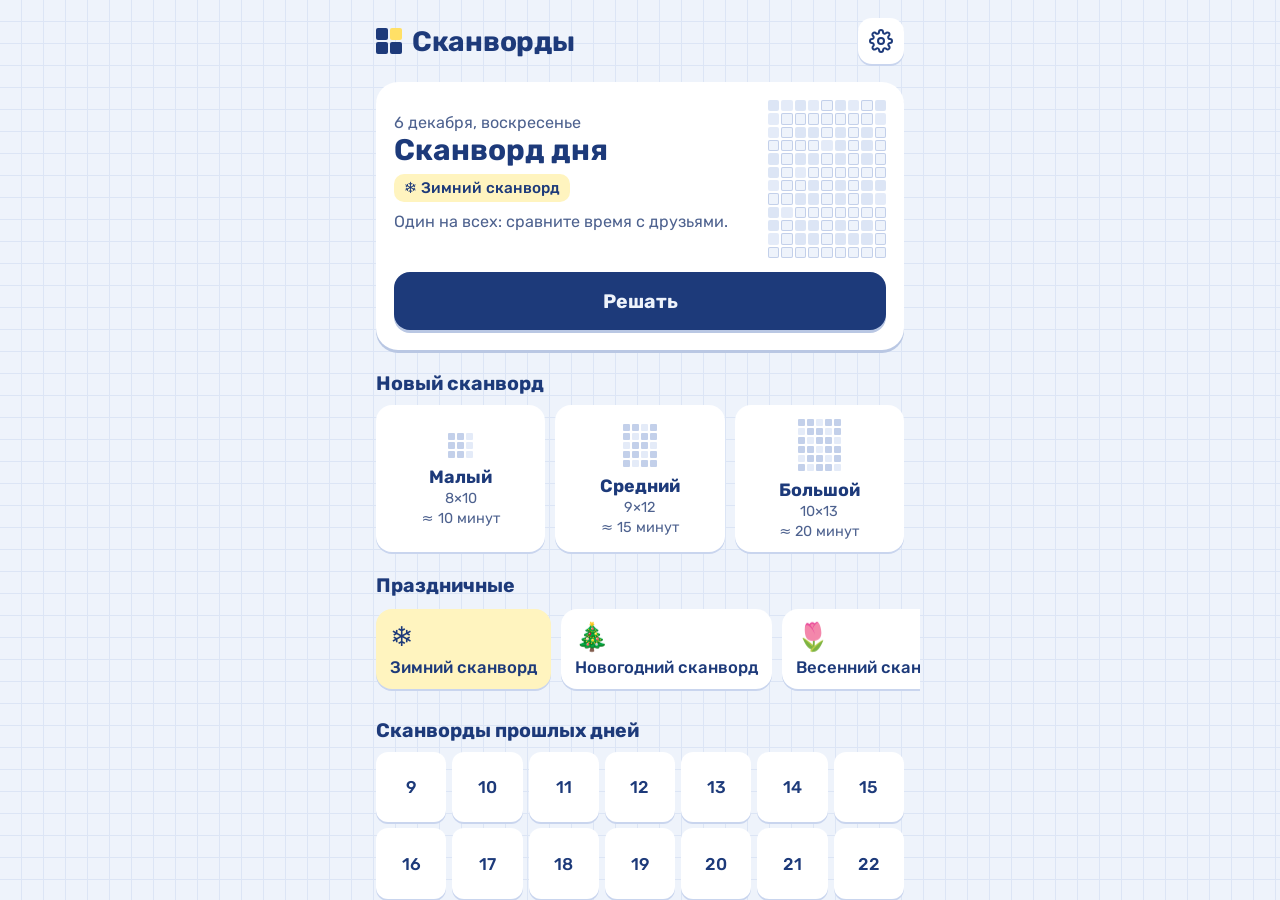
==== index.html @ a3970fbc "Сканворды: первая версия Co-Authored-By: Claude Opus 5.5 <noreply@anthropic.com> Claude-Session: htt" ====
<!doctype html>
<html lang="ru">
<head>
<meta charset="utf-8">
<meta name="viewport" content="width=device-width,initial-scale=1,viewport-fit=cover,user-scalable=no">
<title>Сканворды каждый день</title>
<meta name="description" content="Новый сканворд каждый день и сколько угодно сканвордов без интернета. Крупный шрифт, большая клавиатура, подсказки.">
<meta name="theme-color" content="#EEF3FB">
<meta property="og:title" content="Сканворд дня — попробуйте решить!">
<meta property="og:description" content="Новый сканворд каждый день. Сможете быстрее меня?">
<meta property="og:image" content="https://ravettikeney-sudo.github.io/skanvordy/og-image.png">
<link rel="manifest" href="manifest.json">
<link rel="icon" href="icon-192.png">
<link rel="apple-touch-icon" href="icon-192.png">
<link rel="preload" href="fonts/rubik-cyrillic-500-normal.woff2" as="font" type="font/woff2" crossorigin>
<link rel="stylesheet" href="style.css">
</head>
<body>

<!-- Главная -->
<section id="home" class="screen on">
  <div class="scroll notebook">
    <div class="wrap">
      <div class="top">
        <div class="brand"><i><b></b><b></b><b></b><b></b></i>Сканворды</div>
        <button class="iconbtn" id="openSettings" aria-label="Настройки">
          <svg viewBox="0 0 24 24" fill="none" stroke="currentColor" stroke-width="2" stroke-linecap="round"><circle cx="12" cy="12" r="3"/><path d="M19.4 15a1.7 1.7 0 0 0 .3 1.8l.1.1a2 2 0 1 1-2.8 2.8l-.1-.1a1.7 1.7 0 0 0-1.8-.3 1.7 1.7 0 0 0-1 1.5V21a2 2 0 1 1-4 0v-.1a1.7 1.7 0 0 0-1.1-1.5 1.7 1.7 0 0 0-1.8.3l-.1.1a2 2 0 1 1-2.8-2.8l.1-.1a1.7 1.7 0 0 0 .3-1.8 1.7 1.7 0 0 0-1.5-1H3a2 2 0 1 1 0-4h.1a1.7 1.7 0 0 0 1.5-1.1 1.7 1.7 0 0 0-.3-1.8l-.1-.1a2 2 0 1 1 2.8-2.8l.1.1a1.7 1.7 0 0 0 1.8.3H9a1.7 1.7 0 0 0 1-1.5V3a2 2 0 1 1 4 0v.1a1.7 1.7 0 0 0 1 1.5 1.7 1.7 0 0 0 1.8-.3l.1-.1a2 2 0 1 1 2.8 2.8l-.1.1a1.7 1.7 0 0 0-.3 1.8V9a1.7 1.7 0 0 0 1.5 1H21a2 2 0 1 1 0 4h-.1a1.7 1.7 0 0 0-1.5 1z"/></svg>
        </button>
      </div>

      <div class="today" id="today"></div>

      <div class="sec">Новый сканворд</div>
      <div class="sizes" id="sizes"></div>

      <div class="sec">Праздничные</div>
      <div class="themes" id="themes"></div>

      <div id="contWrap">
        <div class="sec">Продолжить</div>
        <div class="list" id="cont"></div>
      </div>

      <div class="sec">Сканворды прошлых дней</div>
      <div class="days" id="days"></div>

      <div class="sec">Ваши успехи</div>
      <div class="stats" id="stats"></div>
    </div>
  </div>
</section>

<!-- Игра -->
<section id="game" class="screen">
  <div class="gbar">
    <button class="iconbtn" id="back" aria-label="Назад">
      <svg viewBox="0 0 24 24" fill="none" stroke="currentColor" stroke-width="2.4" stroke-linecap="round" stroke-linejoin="round"><path d="M15 5l-7 7 7 7"/></svg>
    </button>
    <div class="title"><b id="gTitle"></b><small id="gTime">0:00</small></div>
    <button class="iconbtn" id="zoom" aria-label="Крупнее">
      <svg viewBox="0 0 24 24" fill="none" stroke="currentColor" stroke-width="2.2" stroke-linecap="round"><circle cx="11" cy="11" r="7"/><path d="M20 20l-4-4M11 8v6M8 11h6" id="zoomPlus"/></svg>
    </button>
    <button class="hintbtn" id="hintBtn" aria-label="Подсказки">
      <svg viewBox="0 0 24 24" fill="none" stroke="currentColor" stroke-width="2.2" stroke-linecap="round" stroke-linejoin="round"><path d="M9 18h6M10 21h4M12 3a6 6 0 0 0-3.5 10.9c.6.5 1 1.2 1 2.1h5c0-.9.4-1.6 1-2.1A6 6 0 0 0 12 3z"/></svg>
      <span id="hintCount">0</span>
    </button>
  </div>
  <div class="board" id="board"><div class="gridbox" id="gridbox"><div class="grid" id="grid"></div><svg class="arrows" id="arrows"></svg></div></div>
  <div class="cluebar">
    <button class="nav" id="prevW" aria-label="Предыдущее слово"><svg viewBox="0 0 24 24" fill="none" stroke="currentColor" stroke-width="2.4" stroke-linecap="round" stroke-linejoin="round"><path d="M15 5l-7 7 7 7"/></svg></button>
    <div class="cluetext" id="clueText"><b></b><small></small></div>
    <button class="nav" id="nextW" aria-label="Следующее слово"><svg viewBox="0 0 24 24" fill="none" stroke="currentColor" stroke-width="2.4" stroke-linecap="round" stroke-linejoin="round"><path d="M9 5l7 7-7 7"/></svg></button>
  </div>
  <div class="kbd" id="kbd"></div>
</section>

<div class="sheetbg" id="sheetbg"><div class="sheet" id="sheet"></div></div>
<div class="toast" id="toast"></div>
<div class="loader" id="loader"><div><div class="g"><span></span><span style="animation-delay:.15s"></span><span style="animation-delay:.3s"></span><span style="animation-delay:.45s"></span></div><b id="loaderText">Составляю сканворд…</b></div></div>
<canvas class="confetti" id="confetti" hidden></canvas>

<script src="words.js"></script>
<script src="engine.js"></script>
<script src="app.js"></script>
</body>
</html>
---- style.css ----
@font-face{font-family:Rubik;font-weight:400;font-display:swap;src:url(fonts/rubik-cyrillic-400-normal.woff2) format("woff2");unicode-range:U+0301,U+0400-045F,U+0490-0491,U+04B0-04B1,U+2116}
@font-face{font-family:Rubik;font-weight:400;font-display:swap;src:url(fonts/rubik-latin-400-normal.woff2) format("woff2");unicode-range:U+0000-00FF,U+2000-206F,U+20AC,U+2122,U+2190-2199}
@font-face{font-family:Rubik;font-weight:500;font-display:swap;src:url(fonts/rubik-cyrillic-500-normal.woff2) format("woff2");unicode-range:U+0301,U+0400-045F,U+0490-0491,U+04B0-04B1,U+2116}
@font-face{font-family:Rubik;font-weight:500;font-display:swap;src:url(fonts/rubik-latin-500-normal.woff2) format("woff2");unicode-range:U+0000-00FF,U+2000-206F,U+20AC,U+2122,U+2190-2199}
@font-face{font-family:Rubik;font-weight:700;font-display:swap;src:url(fonts/rubik-cyrillic-700-normal.woff2) format("woff2");unicode-range:U+0301,U+0400-045F,U+0490-0491,U+04B0-04B1,U+2116}
@font-face{font-family:Rubik;font-weight:700;font-display:swap;src:url(fonts/rubik-latin-700-normal.woff2) format("woff2");unicode-range:U+0000-00FF,U+2000-206F,U+20AC,U+2122,U+2190-2199}
@font-face{font-family:"Roboto Condensed";font-weight:500;font-display:swap;src:url(fonts/roboto-condensed-cyrillic-500-normal.woff2) format("woff2");unicode-range:U+0301,U+0400-045F,U+0490-0491,U+04B0-04B1,U+2116}
@font-face{font-family:"Roboto Condensed";font-weight:500;font-display:swap;src:url(fonts/roboto-condensed-latin-500-normal.woff2) format("woff2");unicode-range:U+0000-00FF,U+2000-206F,U+20AC,U+2122}

/* Тетрадь в клетку и синие чернила: бумага, линии, маркер для активного слова */
:root{
  --paper:#EEF3FB; --sheet:#FFFFFF; --ink:#1D3A7A; --ink2:#4E628F; --line:#C3D0EA; --line2:#DCE5F5;
  --clue:#E4EBF8; --clueText:#2B4378; --marker:#FFE066; --markerSoft:#FFF4BF; --ok:#1F8A5B; --okSoft:#DDF3E8;
  --err:#D2463F; --key:#FFFFFF; --keyText:#1D3A7A; --keyShadow:#B9C7E3; --chip:#DFE7F6; --shadow:0 2px 0 #C9D5EE;
  --fs:1; color-scheme:light;
}
:root[data-theme="dark"]{
  --paper:#0E1730; --sheet:#16224A; --ink:#E7EDFB; --ink2:#9FB0D6; --line:#2F3F6E; --line2:#24345E;
  --clue:#1F2E5C; --clueText:#C9D6F5; --marker:#C79A00; --markerSoft:#4A3E12; --ok:#4CC38A; --okSoft:#163F33;
  --err:#FF7A70; --key:#22305E; --keyText:#E7EDFB; --keyShadow:#0A1124; --chip:#22305E; --shadow:0 2px 0 #0A1124;
  color-scheme:dark;
}
@media (prefers-color-scheme:dark){:root:not([data-theme="light"]):not([data-theme="dark"]){
  --paper:#0E1730; --sheet:#16224A; --ink:#E7EDFB; --ink2:#9FB0D6; --line:#2F3F6E; --line2:#24345E;
  --clue:#1F2E5C; --clueText:#C9D6F5; --marker:#C79A00; --markerSoft:#4A3E12; --ok:#4CC38A; --okSoft:#163F33;
  --err:#FF7A70; --key:#22305E; --keyText:#E7EDFB; --keyShadow:#0A1124; --chip:#22305E; --shadow:0 2px 0 #0A1124; color-scheme:dark;}}

*{box-sizing:border-box;-webkit-tap-highlight-color:transparent}
html,body{margin:0;height:100%;background:var(--paper);color:var(--ink);font-family:Rubik,system-ui,sans-serif;font-size:calc(17px * var(--fs))}
body{overscroll-behavior:none}
button{font:inherit;color:inherit;border:0;background:none;cursor:pointer;touch-action:manipulation}
button:focus-visible,.cell:focus-visible{outline:3px solid var(--marker);outline-offset:2px}
.screen{position:fixed;inset:0;display:none;flex-direction:column;overflow:hidden}
.screen.on{display:flex}
.scroll{flex:1;overflow-y:auto;-webkit-overflow-scrolling:touch}
.wrap{max-width:560px;margin:0 auto;padding:0 16px}
.notebook{background-color:var(--paper);background-image:linear-gradient(var(--line2) 1px,transparent 1px),linear-gradient(90deg,var(--line2) 1px,transparent 1px);background-size:22px 22px;background-position:-1px -1px}

/* ---------- Главная ---------- */
.top{display:flex;align-items:center;justify-content:space-between;padding:18px 0 6px}
.brand{font-weight:700;font-size:1.65rem;letter-spacing:-.01em;display:flex;align-items:center;gap:10px}
.brand i{display:inline-grid;grid-template-columns:repeat(2,12px);gap:2px}
.brand i b{width:12px;height:12px;border-radius:2px;background:var(--ink)}
.brand i b:nth-child(2){background:var(--marker)}
.iconbtn{width:46px;height:46px;border-radius:14px;display:grid;place-items:center;background:var(--sheet);box-shadow:var(--shadow)}
.iconbtn svg{width:24px;height:24px}

.today{margin:12px 0 18px;background:var(--sheet);border-radius:22px;box-shadow:0 3px 0 var(--keyShadow);padding:18px 18px 20px;display:grid;grid-template-columns:1fr auto;gap:14px;align-items:center}
.today .when{font-size:.95rem;color:var(--ink2)}
.today h1{margin:2px 0 8px;font-size:1.75rem;line-height:1.1}
.today .badge{display:inline-flex;align-items:center;gap:6px;background:var(--markerSoft);border-radius:10px;padding:5px 10px;font-weight:500;font-size:.9rem;margin-bottom:10px}
.today .meta{font-size:.95rem;color:var(--ink2);margin-bottom:14px}
.mini{display:grid;gap:2px;width:118px}
.mini span{aspect-ratio:1;border-radius:2px;background:var(--line2)}
.mini span.c{background:var(--clue)}
.mini span.l{background:var(--paper);box-shadow:inset 0 0 0 1px var(--line)}
.mini span.f{background:var(--ink)}
.today .go{grid-column:1/-1}

.big{width:100%;min-height:58px;border-radius:16px;background:var(--ink);color:var(--paper);font-weight:700;font-size:1.15rem;box-shadow:0 3px 0 var(--keyShadow)}
:root[data-theme="dark"] .big{color:#0E1730}
.big:active{transform:translateY(2px);box-shadow:0 1px 0 var(--keyShadow)}
.big.alt{background:var(--sheet);color:var(--ink)}

.sec{margin:22px 0 10px;font-size:1.15rem;font-weight:700}
.sizes{display:grid;grid-template-columns:repeat(3,1fr);gap:10px}
.size{background:var(--sheet);border-radius:16px;padding:14px 8px 12px;box-shadow:var(--shadow);text-align:center}
.size b{display:block;font-size:1.05rem}
.size small{color:var(--ink2);font-size:.85rem}
.size .g{margin:0 auto 8px;display:grid;gap:2px;width:fit-content}
.size .g span{width:7px;height:7px;border-radius:1px;background:var(--line)}
.size .g span:nth-child(3n){background:var(--clue)}

.themes{display:flex;gap:10px;overflow-x:auto;padding:2px 2px 8px;margin:0 -16px;padding-left:16px;scrollbar-width:none}
.themes::-webkit-scrollbar{display:none}
.theme{flex:0 0 auto;background:var(--sheet);border-radius:16px;padding:12px 14px;box-shadow:var(--shadow);text-align:left;min-width:150px}
.theme .e{font-size:1.6rem}
.theme b{display:block;font-weight:500;font-size:.98rem;margin-top:4px}
.theme.now{background:var(--markerSoft)}

.list{display:flex;flex-direction:column;gap:8px}
.row{display:flex;align-items:center;gap:12px;background:var(--sheet);border-radius:14px;padding:12px 14px;box-shadow:var(--shadow);text-align:left;width:100%}
.row .t{flex:1}
.row .t b{display:block;font-weight:500}
.row .t small{color:var(--ink2)}
.bar{height:6px;border-radius:3px;background:var(--line2);overflow:hidden;margin-top:6px}
.bar i{display:block;height:100%;background:var(--ink)}
.stats{display:grid;grid-template-columns:repeat(3,1fr);gap:10px;margin-bottom:30px}
.stat{background:var(--sheet);border-radius:14px;padding:12px;text-align:center;box-shadow:var(--shadow)}
.stat b{display:block;font-size:1.5rem}
.stat small{color:var(--ink2);font-size:.82rem}

.days{display:grid;grid-template-columns:repeat(7,minmax(0,1fr));gap:6px;margin-bottom:6px}
.day{aspect-ratio:1;min-width:0;width:100%;padding:0;border-radius:12px;background:var(--sheet);box-shadow:var(--shadow);display:grid;place-items:center;font-weight:500;position:relative}
.day.done{background:var(--ink);color:var(--paper)}
.day.part::after{content:"";position:absolute;bottom:6px;width:6px;height:6px;border-radius:50%;background:var(--marker)}
.day.cur{outline:3px solid var(--marker)}

/* ---------- Игра ---------- */
#game{background:var(--paper)}
.gbar{display:flex;align-items:center;gap:8px;padding:8px 10px;background:var(--paper)}
.gbar .title{flex:1;min-width:0}
.gbar .title b{display:block;font-size:1rem;white-space:nowrap;overflow:hidden;text-overflow:ellipsis}
.gbar .title small{color:var(--ink2);font-size:.85rem;font-variant-numeric:tabular-nums}
.hintbtn{height:46px;border-radius:14px;padding:0 12px;display:flex;align-items:center;gap:6px;background:var(--sheet);box-shadow:var(--shadow);font-weight:700}
.hintbtn svg{width:22px;height:22px}

.board{flex:1;overflow:auto;-webkit-overflow-scrolling:touch;display:flex;padding:4px 6px 8px;touch-action:pan-x pan-y}
.gridbox{position:relative;margin:auto}
.grid{display:grid;background:var(--line);gap:1px;border:2px solid var(--ink);border-radius:6px;overflow:hidden}
.cell{position:relative;width:var(--cs);height:var(--cs);display:grid;place-items:center;user-select:none}
.cell.L{background:var(--sheet);font-weight:500;font-size:calc(var(--cs) * .56);color:var(--ink)}
.cell.L.w{background:var(--markerSoft)}
.cell.L.cur{background:var(--marker)}
.cell.L.ok{color:var(--ok)}
.cell.L.done{font-weight:700}
.cell.L.rev{color:var(--ink2)}
.cell.L.bad{color:var(--err)}
.cell.L.bad::after{content:"";position:absolute;left:18%;right:18%;bottom:14%;height:2px;background:var(--err);border-radius:1px}
.cell.C{background:var(--clue);color:var(--clueText);font-family:"Roboto Condensed",Rubik,sans-serif;font-weight:500;display:flex;flex-direction:column;padding:0}
.cell.C .q{flex:1;width:100%;display:flex;align-items:center;justify-content:center;text-align:center;line-height:1.05;padding:1px 2px;overflow:hidden;font-size:calc(var(--cs) * .2);hyphens:auto;-webkit-hyphens:auto;word-break:break-word}
.cell.C .q + .q{border-top:1px solid var(--line)}
.cell.C .q.act{background:var(--marker);color:#1D2A4A}
.cell.C .q.solved{opacity:.45}
.cell.E{background:var(--paper);background-image:repeating-linear-gradient(45deg,transparent 0 5px,var(--line2) 5px 6px)}
.arrows{position:absolute;inset:0;pointer-events:none}
.arrows path{fill:none;stroke:var(--ink2);stroke-width:1.4;stroke-linecap:round;stroke-linejoin:round}
.arrows path.h{fill:var(--ink2);stroke:none}

.cluebar{display:flex;align-items:stretch;gap:6px;padding:6px 8px;background:var(--paper)}
.cluebar button.nav{width:44px;border-radius:12px;background:var(--sheet);box-shadow:var(--shadow);display:grid;place-items:center}
.cluebar button.nav svg{width:22px;height:22px}
.cluetext{flex:1;min-height:58px;border-radius:14px;background:var(--marker);color:#1D2A4A;padding:8px 12px;display:flex;flex-direction:column;justify-content:center}
.cluetext b{font-size:1.15rem;line-height:1.2;font-weight:500}
.cluetext small{font-size:.82rem;opacity:.75;margin-top:2px}
.cluetext.done{background:var(--okSoft);color:var(--ink)}

.kbd{padding:6px 4px calc(8px + env(safe-area-inset-bottom));background:var(--paper);display:flex;flex-direction:column;gap:6px;user-select:none}
.kbd .r{display:flex;gap:4px;justify-content:center}
.kbd button{flex:1;max-width:46px;height:calc(50px * var(--fs));border-radius:10px;background:var(--key);color:var(--keyText);font-weight:500;font-size:calc(21px * var(--fs));box-shadow:0 2px 0 var(--keyShadow)}
.kbd button:active,.kbd button.p{background:var(--marker);color:#1D2A4A;transform:translateY(1px);box-shadow:0 1px 0 var(--keyShadow)}
.kbd button.del{max-width:64px;flex:1.5}
.kbd button.del svg{width:24px;height:24px}

/* ---------- Окна ---------- */
.sheetbg{position:fixed;inset:0;background:rgba(10,18,40,.45);display:none;align-items:flex-end;justify-content:center;z-index:20}
.sheetbg.on{display:flex}
.sheet{width:100%;max-width:560px;background:var(--sheet);border-radius:24px 24px 0 0;padding:10px 18px calc(22px + env(safe-area-inset-bottom));max-height:92vh;overflow-y:auto;animation:up .22s ease-out}
@keyframes up{from{transform:translateY(40px);opacity:0}to{transform:none;opacity:1}}
@media (prefers-reduced-motion:reduce){.sheet{animation:none}}
.sheet .grab{width:44px;height:5px;border-radius:3px;background:var(--line);margin:0 auto 12px}
.sheet h2{margin:4px 0 4px;font-size:1.35rem}
.sheet p{color:var(--ink2);margin:4px 0 14px;line-height:1.4}
.opt{display:flex;align-items:center;gap:14px;width:100%;text-align:left;padding:14px;border-radius:16px;background:var(--paper);margin-bottom:10px}
.opt .ic{width:44px;height:44px;border-radius:12px;background:var(--sheet);display:grid;place-items:center;font-size:1.3rem;flex:0 0 auto}
.opt .t{flex:1}
.opt .t b{display:block;font-weight:500}
.opt .t small{color:var(--ink2)}
.opt .cost{font-weight:700;white-space:nowrap}
.opt[disabled]{opacity:.45}
.opt.gift{background:var(--markerSoft)}

.setrow{display:flex;align-items:center;justify-content:space-between;gap:12px;padding:14px 0;border-bottom:1px solid var(--line2)}
.setrow:last-child{border-bottom:0}
.setrow .t b{display:block;font-weight:500}
.setrow .t small{color:var(--ink2)}
.seg{display:flex;background:var(--paper);border-radius:12px;padding:3px;gap:3px;flex:0 0 auto}
.seg button{padding:9px 11px;border-radius:9px;font-size:.92rem;font-weight:500}
.seg button.on{background:var(--ink);color:var(--paper)}
.sw{width:56px;height:32px;border-radius:16px;background:var(--line);position:relative;flex:0 0 auto}
.sw::after{content:"";position:absolute;top:3px;left:3px;width:26px;height:26px;border-radius:50%;background:#fff;transition:transform .15s}
.sw.on{background:var(--ink)}
.sw.on::after{transform:translateX(24px)}
input[type=time]{font:inherit;color:var(--ink);background:var(--paper);border:0;border-radius:10px;padding:8px 10px}

/* ---------- Финал ---------- */
.win{text-align:center;padding-top:8px}
.win .medal{width:96px;height:96px;margin:4px auto 8px;border-radius:50%;background:var(--marker);display:grid;place-items:center;font-size:3rem;box-shadow:0 4px 0 #C9A400}
.win h2{font-size:1.6rem}
.win .nums{display:grid;grid-template-columns:repeat(3,1fr);gap:8px;margin:14px 0 18px}
.win .nums div{background:var(--paper);border-radius:14px;padding:10px 4px}
.win .nums b{display:block;font-size:1.35rem}
.win .nums small{color:var(--ink2);font-size:.82rem}
.win .big{margin-bottom:10px}
.confetti{position:fixed;inset:0;pointer-events:none;z-index:30}

.toast{position:fixed;left:50%;bottom:calc(230px + env(safe-area-inset-bottom));transform:translateX(-50%);background:var(--ink);color:var(--paper);padding:12px 18px;border-radius:14px;font-weight:500;z-index:40;opacity:0;transition:opacity .2s;pointer-events:none;max-width:90vw;text-align:center}
.toast.on{opacity:1}
.loader{position:fixed;inset:0;background:var(--paper);display:none;place-items:center;z-index:50;text-align:center}
.loader.on{display:grid}
.loader .g{display:grid;grid-template-columns:repeat(4,18px);gap:4px;margin:0 auto 16px;width:fit-content}
.loader .g span{width:18px;height:18px;border-radius:3px;background:var(--line);animation:fill 1.2s infinite}
@keyframes fill{0%,100%{background:var(--line)}50%{background:var(--ink)}}
@media (prefers-reduced-motion:reduce){.loader .g span{animation:none}}
.hidden{display:none!important}
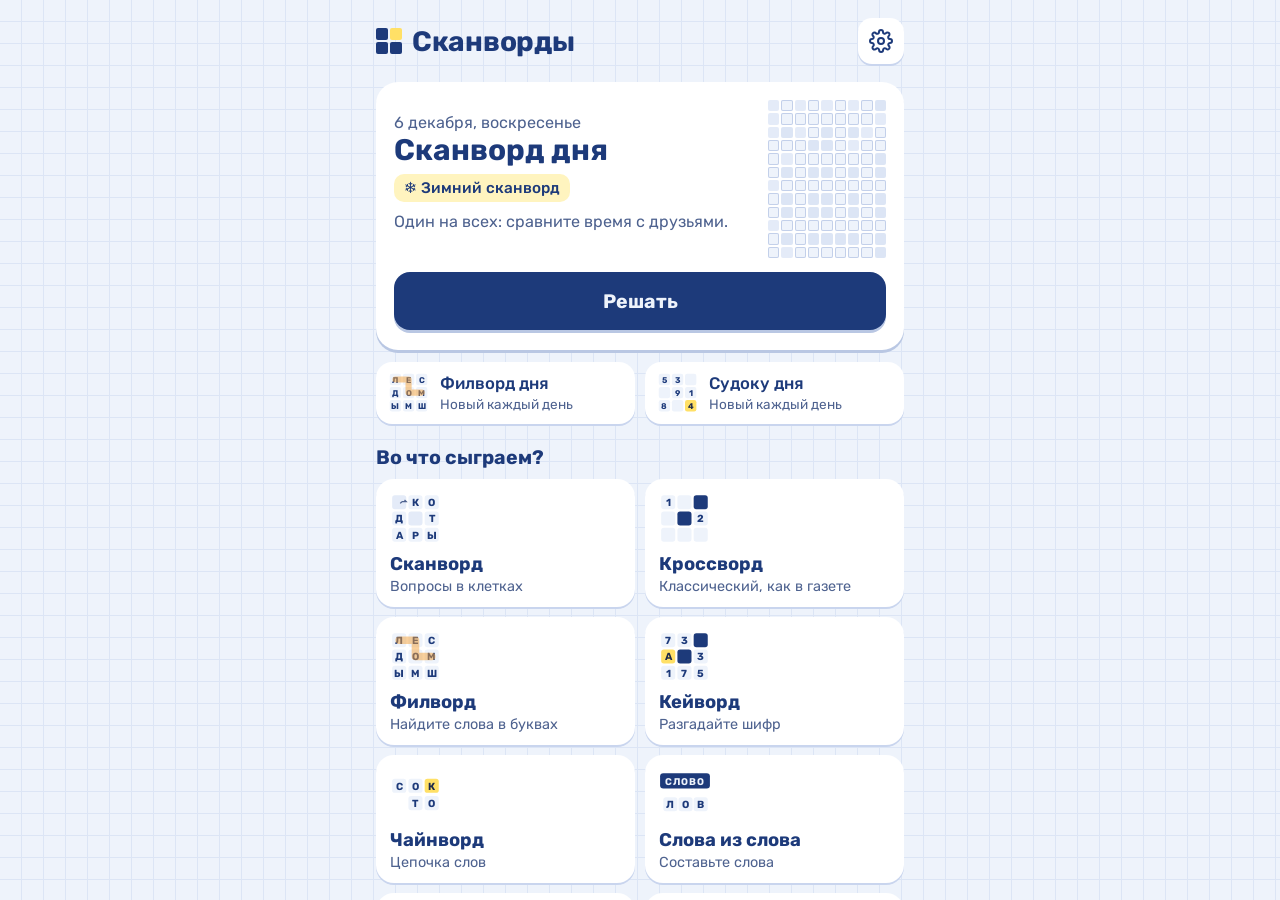
==== commit 5dfc53e7: "Новые головоломки: кроссворд, филворд, кейворд, чайнворд, слова из слова, японский, судоку; тематиче" ====
--- a/index.html
+++ b/index.html
@@ -3,8 +3,8 @@
 <head>
 <meta charset="utf-8">
 <meta name="viewport" content="width=device-width,initial-scale=1,viewport-fit=cover,user-scalable=no">
-<title>Сканворды каждый день</title>
-<meta name="description" content="Новый сканворд каждый день и сколько угодно сканвордов без интернета. Крупный шрифт, большая клавиатура, подсказки.">
+<title>Сканворды и кроссворды</title>
+<meta name="description" content="Сканворды, кроссворды, филворды, кейворды, чайнворды, слова из слова, японские кроссворды и судоку. Новые каждый день, без интернета, крупный шрифт.">
 <meta name="theme-color" content="#EEF3FB">
 <meta property="og:title" content="Сканворд дня — попробуйте решить!">
 <meta property="og:description" content="Новый сканворд каждый день. Сможете быстрее меня?">
@@ -30,8 +30,13 @@
 
       <div class="today" id="today"></div>
 
-      <div class="sec">Новый сканворд</div>
-      <div class="sizes" id="sizes"></div>
+      <div class="dailies" id="dailies"></div>
+
+      <div class="sec">Во что сыграем?</div>
+      <div class="games" id="games"></div>
+
+      <div class="sec">По темам</div>
+      <div class="themes genres" id="genres"></div>
 
       <div class="sec">Праздничные</div>
       <div class="themes" id="themes"></div>
@@ -74,6 +79,22 @@
   <div class="kbd" id="kbd"></div>
 </section>
 
+<!-- Другие головоломки: филворд, чайнворд, слова из слова, японский, судоку -->
+<section id="pz" class="screen">
+  <div class="gbar">
+    <button class="iconbtn" id="pzBack" aria-label="Назад">
+      <svg viewBox="0 0 24 24" fill="none" stroke="currentColor" stroke-width="2.4" stroke-linecap="round" stroke-linejoin="round"><path d="M15 5l-7 7 7 7"/></svg>
+    </button>
+    <div class="title"><b id="pzTitle"></b><small id="pzTime">0:00</small></div>
+    <button class="hintbtn" id="pzHint" aria-label="Подсказки">
+      <svg viewBox="0 0 24 24" fill="none" stroke="currentColor" stroke-width="2.2" stroke-linecap="round" stroke-linejoin="round"><path d="M9 18h6M10 21h4M12 3a6 6 0 0 0-3.5 10.9c.6.5 1 1.2 1 2.1h5c0-.9.4-1.6 1-2.1A6 6 0 0 0 12 3z"/></svg>
+      <span id="pzHintCount">0</span>
+    </button>
+  </div>
+  <div class="pzbody" id="pzBody"></div>
+  <div class="pzfoot" id="pzFoot"></div>
+</section>
+
 <div class="sheetbg" id="sheetbg"><div class="sheet" id="sheet"></div></div>
 <div class="toast" id="toast"></div>
 <div class="loader" id="loader"><div><div class="g"><span></span><span style="animation-delay:.15s"></span><span style="animation-delay:.3s"></span><span style="animation-delay:.45s"></span></div><b id="loaderText">Составляю сканворд…</b></div></div>
@@ -81,6 +102,8 @@
 
 <script src="words.js"></script>
 <script src="engine.js"></script>
+<script src="nono-pics.js"></script>
+<script src="games.js"></script>
 <script src="app.js"></script>
 </body>
 </html>
--- a/style.css
+++ b/style.css
@@ -193,3 +193,165 @@
 @keyframes fill{0%,100%{background:var(--line)}50%{background:var(--ink)}}
 @media (prefers-reduced-motion:reduce){.loader .g span{animation:none}}
 .hidden{display:none!important}
+
+/* ---------- Главная: игра дня, плитки игр ---------- */
+.dailies{display:grid;grid-template-columns:repeat(2,minmax(0,1fr));gap:10px;margin:-6px 0 4px}
+.dcard{display:flex;align-items:center;gap:10px;background:var(--sheet);border-radius:16px;padding:10px 12px;box-shadow:var(--shadow);text-align:left;min-width:0}
+.dcard .ic{width:42px;height:42px;flex:0 0 auto}
+.dcard .t{min-width:0}
+.dcard b{display:block;font-weight:500;font-size:.98rem;line-height:1.2}
+.dcard small{color:var(--ink2);font-size:.8rem}
+.dcard.done{background:var(--okSoft)}
+.games{display:grid;grid-template-columns:repeat(2,minmax(0,1fr));gap:10px}
+.gtile{background:var(--sheet);border-radius:18px;padding:14px 14px 12px;box-shadow:var(--shadow);text-align:left;display:flex;flex-direction:column;gap:2px;min-width:0}
+.gtile .ic{width:52px;height:52px;margin-bottom:6px}
+.gtile b{font-size:1.08rem;line-height:1.2}
+.gtile small{color:var(--ink2);font-size:.85rem;line-height:1.25}
+.ic svg,.gi svg,.gic svg{width:100%;height:100%;display:block}
+.ic svg text,.gi svg text,.gic svg text{font-family:Rubik,sans-serif}
+.genres .theme{min-width:0}
+
+/* окно выбора игры */
+.gsh .gi{width:64px;height:64px;margin:2px 0 6px}
+.sheet h3.sub{font-size:1rem;margin:16px 0 8px;color:var(--ink2);font-weight:500}
+.zsel{display:grid;grid-template-columns:repeat(auto-fit,minmax(0,1fr));gap:8px;margin:6px 0 4px}
+.zsel button{background:var(--paper);border-radius:14px;padding:12px 6px;text-align:center;border:2px solid transparent}
+.zsel button b{display:block;font-weight:500}
+.zsel button small{color:var(--ink2);font-size:.85rem}
+.zsel button.on{border-color:var(--ink);background:var(--markerSoft)}
+.chips{display:flex;flex-wrap:wrap;gap:8px;margin-bottom:18px}
+.chips button{background:var(--paper);border-radius:20px;padding:9px 13px;font-size:.95rem;border:2px solid transparent}
+.chips button.on{border-color:var(--ink);background:var(--markerSoft);font-weight:500}
+.gsh .big{margin-top:6px}
+.opt .ic.gic{padding:4px}
+
+/* ---------- Кроссворд и кейворд ---------- */
+.cell.X{background:var(--blk)}
+.cell.L .v{line-height:1}
+.cell.L .n{position:absolute;left:2px;top:1px;font-style:normal;font-size:calc(var(--cs) * .27);font-weight:500;color:var(--ink2);line-height:1}
+#game[data-mode="key"] .cell.L .n{left:auto;right:2px;top:auto;bottom:1px;font-size:calc(var(--cs) * .3);color:var(--ink2)}
+#game[data-mode="key"] .cell.L .v{transform:translate(-8%,-6%)}
+:root{--blk:#2A3F6E}
+:root[data-theme="dark"]{--blk:#070C1C}
+@media (prefers-color-scheme:dark){:root:not([data-theme="light"]):not([data-theme="dark"]){--blk:#070C1C}}
+.cls{display:flex;flex-direction:column;gap:6px}
+.cl{display:flex;align-items:baseline;gap:8px;text-align:left;padding:10px 12px;border-radius:12px;background:var(--paper);width:100%}
+.cl b{min-width:26px;font-weight:700}
+.cl span{flex:1}
+.cl small{color:var(--ink2)}
+.cl em{font-style:normal;font-weight:700;color:var(--ok)}
+.cl.ok{opacity:.65}
+.cl.act{background:var(--markerSoft)}
+.keytab{display:grid;grid-template-columns:repeat(auto-fill,minmax(48px,1fr));gap:6px}
+.kc{background:var(--paper);border-radius:10px;padding:5px 0;text-align:center}
+.kc small{display:block;color:var(--ink2);font-size:.75rem}
+.kc b{font-size:1.25rem}
+.kc.empty b{color:var(--line)}
+.kc.given{background:var(--okSoft)}
+.abc{display:flex;flex-wrap:wrap;gap:4px}
+.abc span{width:30px;height:32px;display:grid;place-items:center;border-radius:8px;background:var(--paper);font-weight:500}
+.abc span.u{opacity:.25;text-decoration:line-through}
+
+/* ---------- Экран головоломок ---------- */
+#pz{background:var(--paper)}
+.pzbody{flex:1;overflow:auto;display:flex;padding:4px 8px 8px;min-height:0}
+.pzbody > *{margin:auto}
+.pzfoot{background:var(--paper)}
+
+/* филворд */
+.fwwrap{position:relative}
+.fw{display:grid;gap:2px;background:var(--line);border:2px solid var(--ink);border-radius:8px;overflow:hidden;touch-action:none;user-select:none}
+.fc{width:var(--cs);height:var(--cs);display:grid;place-items:center;background:var(--sheet);font-weight:500;font-size:calc(var(--cs) * .52)}
+.fc.hl{box-shadow:inset 0 0 0 3px var(--err)}
+.fwsvg{position:absolute;left:0;top:0;pointer-events:none}
+.fwsvg polyline{fill:none;stroke-linecap:round;stroke-linejoin:round;opacity:.42}
+.fwsvg .se{opacity:.65}
+.fwsvg circle{opacity:.5}
+.fwlist{display:flex;flex-wrap:wrap;gap:6px;padding:8px 12px calc(14px + env(safe-area-inset-bottom));max-height:34vh;overflow:auto}
+.fwlist .cnt{width:100%;color:var(--ink2);font-size:.9rem}
+.fwlist span{background:var(--sheet);border-radius:10px;padding:6px 10px;font-weight:500;box-shadow:var(--shadow)}
+.fwlist span.f{text-decoration:line-through;opacity:.6;box-shadow:inset 0 -4px 0 var(--c)}
+
+/* чайнворд */
+.ch{display:grid;gap:4px;user-select:none}
+.cc{position:relative;width:var(--cs);height:var(--cs);border-radius:6px;background:var(--sheet);box-shadow:inset 0 0 0 1.5px var(--line);display:grid;place-items:center;font-weight:500;font-size:calc(var(--cs) * .52)}
+.cc.none{background:none;box-shadow:none}
+.cc .n{position:absolute;left:3px;top:1px;font-style:normal;font-size:calc(var(--cs) * .26);color:var(--ink2);line-height:1}
+.cc.w{background:var(--markerSoft)}
+.cc.cur{background:var(--marker);color:#1D2A4A}
+.cc.ok{color:var(--ok);font-weight:700}
+.cc.rev{color:var(--ink2)}
+.cc.bad{color:var(--err)}
+.cc .turn{position:absolute;left:50%;bottom:-5px;width:2px;height:5px;background:var(--ink2);transform:translateX(-50%)}
+.cc .lk{position:absolute;top:50%;width:4px;height:2px;background:var(--ink2);transform:translateY(-50%)}
+.cc .lk.l{left:-4px}
+.cc .lk.r{right:-4px}
+
+/* слова из слова */
+.wfw{width:100%;max-width:560px;align-self:flex-start;margin:0 auto}
+.wcnt{color:var(--ink2);margin:4px 4px 8px;font-weight:500}
+.wg{margin-bottom:10px}
+.wg h4{margin:0 0 6px 4px;font-size:.9rem;color:var(--ink2);font-weight:500}
+.wg div{display:flex;flex-wrap:wrap;gap:6px}
+.wg span{background:var(--sheet);border-radius:10px;padding:6px 10px;font-weight:500;letter-spacing:.04em;color:var(--line);box-shadow:var(--shadow)}
+.wg span.f{color:var(--ink);background:var(--okSoft);letter-spacing:0}
+.wcur{min-height:52px;display:flex;align-items:center;justify-content:center;gap:12px;padding:4px 12px}
+.wcur b{font-size:1.6rem;letter-spacing:.06em}
+.wcur small{color:var(--ink2)}
+.wcur button{width:46px;height:40px;border-radius:12px;background:var(--sheet);box-shadow:var(--shadow);font-size:1.2rem}
+.wtiles{display:flex;justify-content:center;gap:4px;padding:4px 8px 10px;flex-wrap:nowrap}
+.wtiles button{width:var(--ts);height:calc(var(--ts) * 1.18);border-radius:10px;background:var(--key);box-shadow:0 3px 0 var(--keyShadow);font-weight:700;font-size:calc(var(--ts) * .55);color:var(--keyText)}
+.wtiles button.on{background:var(--marker);color:#1D2A4A;transform:translateY(2px);box-shadow:0 1px 0 var(--keyShadow)}
+.wbtns{display:grid;grid-template-columns:1fr 2fr;gap:8px;padding:0 10px calc(12px + env(safe-area-inset-bottom))}
+
+/* японский кроссворд */
+.nn{display:grid;user-select:none;touch-action:none;background:var(--line);gap:1px;border:2px solid var(--ink);border-radius:6px;overflow:hidden}
+.nn .corner{background:var(--paper)}
+.nn .cc{width:auto;height:auto;border-radius:0;box-shadow:none;background:var(--clue);color:var(--clueText);font-family:"Roboto Condensed",Rubik,sans-serif;font-size:calc(var(--f) * .82);font-weight:500;display:flex;gap:0}
+.nn .cc span{width:var(--f);text-align:center;line-height:var(--f)}
+.nn .cc.col{flex-direction:column;justify-content:flex-end;align-items:center;padding-bottom:2px}
+.nn .cc.row{flex-direction:row;justify-content:flex-end;align-items:center;padding-right:3px}
+.nn .cc.ok{opacity:.4}
+.nn .cc.col.b5{box-shadow:inset -1px 0 0 var(--ink)}
+.nn .cc.row.b5{box-shadow:inset 0 -1px 0 var(--ink)}
+.nc{background:var(--sheet);position:relative}
+.nc.bx{box-shadow:inset -1px 0 0 var(--ink)}
+.nc.by{box-shadow:inset 0 -1px 0 var(--ink)}
+.nc.bx.by{box-shadow:inset -1px -1px 0 var(--ink)}
+.nc.f{background:var(--ink)}
+.nc.x::after{content:"✕";position:absolute;inset:0;display:grid;place-items:center;color:var(--ink2);font-size:calc(var(--cs) * .55)}
+.nc.bad{background:var(--err)}
+.nnmode{display:grid;grid-template-columns:1fr 1fr;gap:8px;padding:8px 10px calc(14px + env(safe-area-inset-bottom))}
+.nnmode button{min-height:56px;border-radius:16px;background:var(--sheet);box-shadow:var(--shadow);font-weight:500;display:flex;align-items:center;justify-content:center;gap:8px;border:2px solid transparent}
+.nnmode button.on{border-color:var(--ink);background:var(--markerSoft)}
+.nnmode .sq{width:18px;height:18px;border-radius:3px;background:var(--ink);display:inline-block}
+.nnmode .x{font-style:normal;font-weight:700}
+.nnpic{display:grid;width:140px;margin:4px auto 10px;gap:1px;background:var(--line2);border-radius:8px;overflow:hidden;border:2px solid var(--line)}
+.nnpic i{aspect-ratio:1;background:var(--sheet)}
+.nnpic i.f{background:var(--ink)}
+
+/* судоку */
+.sd{display:grid;gap:1px;background:var(--line);border:2px solid var(--ink);border-radius:6px;overflow:hidden;user-select:none}
+.sc{width:var(--cs);height:var(--cs);display:grid;place-items:center;background:var(--sheet);font-size:calc(var(--cs) * .56);color:var(--ink);font-weight:500;position:relative}
+.sc.u{color:var(--udig)}
+:root{--udig:#2F6FD6}
+:root[data-theme="dark"]{--udig:#8FB7FF}
+@media (prefers-color-scheme:dark){:root:not([data-theme="light"]):not([data-theme="dark"]){--udig:#8FB7FF}}
+.sc.given{color:var(--ink);font-weight:700}
+.sc.rev{color:var(--ink2)}
+.sc.peer{background:var(--line2)}
+.sc.same{background:var(--markerSoft)}
+.sc.cur{background:var(--marker);color:#1D2A4A}
+.sc.bad{color:var(--err)}
+.sc.bx{box-shadow:inset -1px 0 0 var(--ink)}
+.sc.by{box-shadow:inset 0 -1px 0 var(--ink)}
+.sc.bx.by{box-shadow:inset -1px -1px 0 var(--ink)}
+.sc .nt{display:grid;grid-template-columns:repeat(3,1fr);width:100%;height:100%;padding:1px}
+.sc .nt i{font-style:normal;font-size:calc(var(--cs) * .24);color:var(--ink2);display:grid;place-items:center;line-height:1}
+.sdpad{display:grid;grid-template-columns:repeat(9,minmax(0,1fr));gap:5px;padding:8px 8px 6px}
+.sdpad button{height:calc(56px * var(--fs));border-radius:12px;background:var(--key);box-shadow:0 2px 0 var(--keyShadow);font-size:calc(26px * var(--fs));font-weight:500;color:var(--keyText)}
+.sdpad button:active{background:var(--marker)}
+.sdpad button.full{opacity:.3}
+.sdtools{display:grid;grid-template-columns:1fr 1fr;gap:8px;padding:0 8px calc(12px + env(safe-area-inset-bottom))}
+.sdtools button{min-height:50px;border-radius:14px;background:var(--sheet);box-shadow:var(--shadow);font-weight:500}
+.sdtools button.on{background:var(--markerSoft);outline:2px solid var(--ink)}
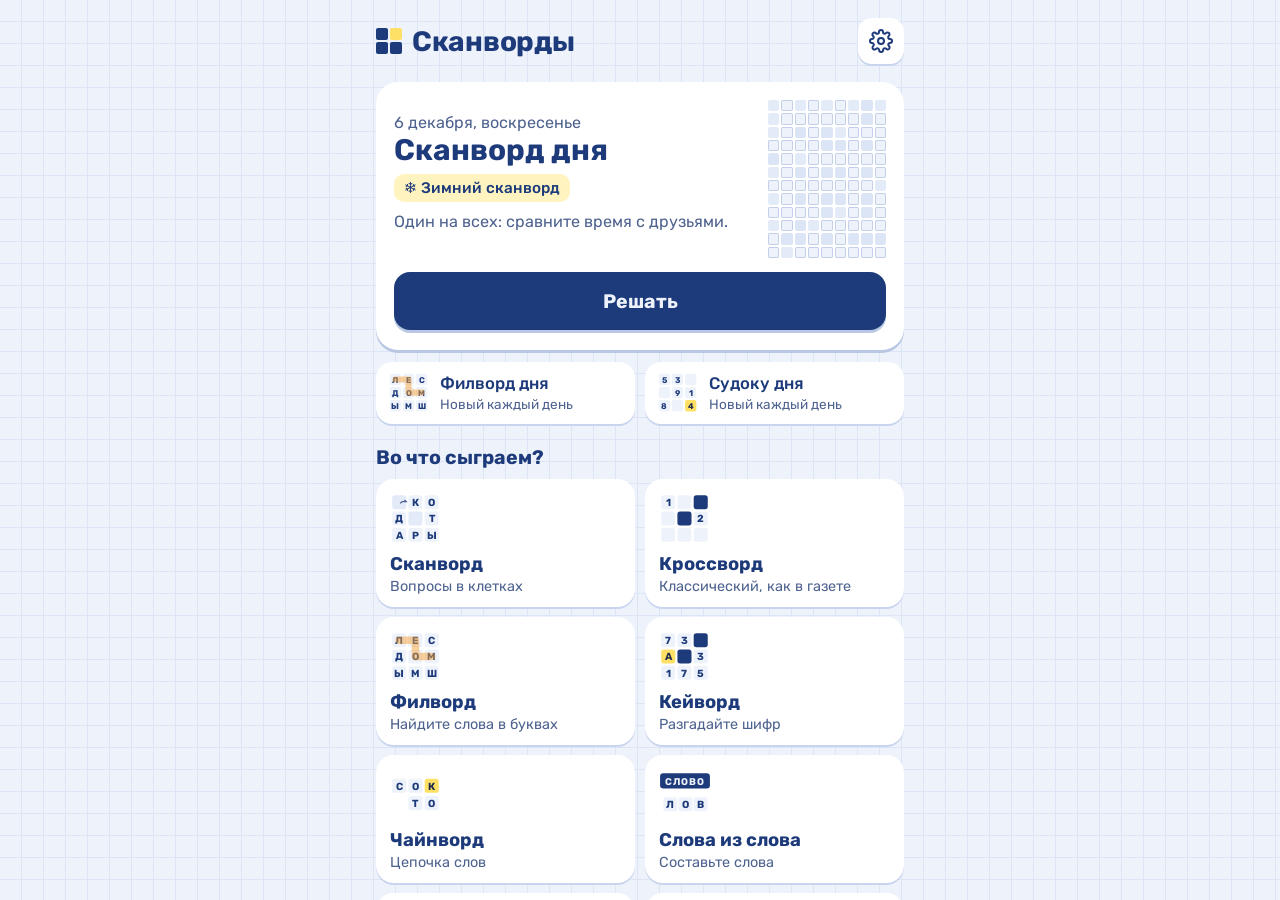
==== commit abf5544c: "Календарь сканвордов дня: месяц, дни недели, отметки решённых Co-Authored-By: Claude Opus 5.5 <norep" ====
--- a/index.html
+++ b/index.html
@@ -46,7 +46,7 @@
         <div class="list" id="cont"></div>
       </div>
 
-      <div class="sec">Сканворды прошлых дней</div>
+      <div class="sec">Календарь сканвордов дня</div>
       <div class="days" id="days"></div>
 
       <div class="sec">Ваши успехи</div>
--- a/style.css
+++ b/style.css
@@ -90,11 +90,28 @@
 .stat b{display:block;font-size:1.5rem}
 .stat small{color:var(--ink2);font-size:.82rem}
 
-.days{display:grid;grid-template-columns:repeat(7,minmax(0,1fr));gap:6px;margin-bottom:6px}
-.day{aspect-ratio:1;min-width:0;width:100%;padding:0;border-radius:12px;background:var(--sheet);box-shadow:var(--shadow);display:grid;place-items:center;font-weight:500;position:relative}
-.day.done{background:var(--ink);color:var(--paper)}
-.day.part::after{content:"";position:absolute;bottom:6px;width:6px;height:6px;border-radius:50%;background:var(--marker)}
-.day.cur{outline:3px solid var(--marker)}
+.days{background:var(--sheet);border-radius:20px;box-shadow:var(--shadow);padding:12px 12px 14px;margin-bottom:6px}
+.calhead{display:flex;align-items:center;justify-content:space-between;margin-bottom:8px}
+.calhead b{font-size:1.12rem}
+.cnav{width:44px;height:40px;border-radius:12px;background:var(--paper);font-size:1.5rem;line-height:1;font-weight:500}
+.cnav[disabled]{opacity:.3}
+.calwd,.calgrid{display:grid;grid-template-columns:repeat(7,minmax(0,1fr));gap:5px}
+.calwd span{text-align:center;font-size:.8rem;color:var(--ink2);padding-bottom:4px}
+.calwd span:nth-child(n+6){color:var(--err)}
+.day{aspect-ratio:1;min-width:0;width:100%;padding:0;border-radius:10px;background:var(--paper);display:grid;place-items:center;font-weight:500;position:relative;overflow:hidden;box-shadow:inset 0 0 0 1px var(--line2)}
+.day b{position:relative;z-index:1;font-weight:500}
+.day.blank{background:none;box-shadow:none}
+.day.fut{opacity:.35;background:none}
+.day.part{background:linear-gradient(to top,var(--marker) var(--p),var(--paper) var(--p))}
+.day.done{background:var(--ok);color:#fff;box-shadow:none}
+.day.done b{font-weight:700;transform:translateY(-3px)}
+.day i{position:absolute;bottom:2px;left:0;right:0;text-align:center;font-style:normal;font-size:.62rem;font-weight:700;line-height:1}
+.day.cur{outline:3px solid var(--ink);outline-offset:-1px}
+.calfoot{display:flex;justify-content:space-between;align-items:center;gap:8px;margin-top:10px;font-size:.88rem;color:var(--ink2);flex-wrap:wrap}
+.calfoot b{color:var(--ink)}
+.leg i{display:inline-block;width:12px;height:12px;border-radius:3px;vertical-align:-1px;margin:0 3px 0 8px}
+.leg .l1{background:var(--ok)}
+.leg .l2{background:var(--marker)}
 
 /* ---------- Игра ---------- */
 #game{background:var(--paper)}
